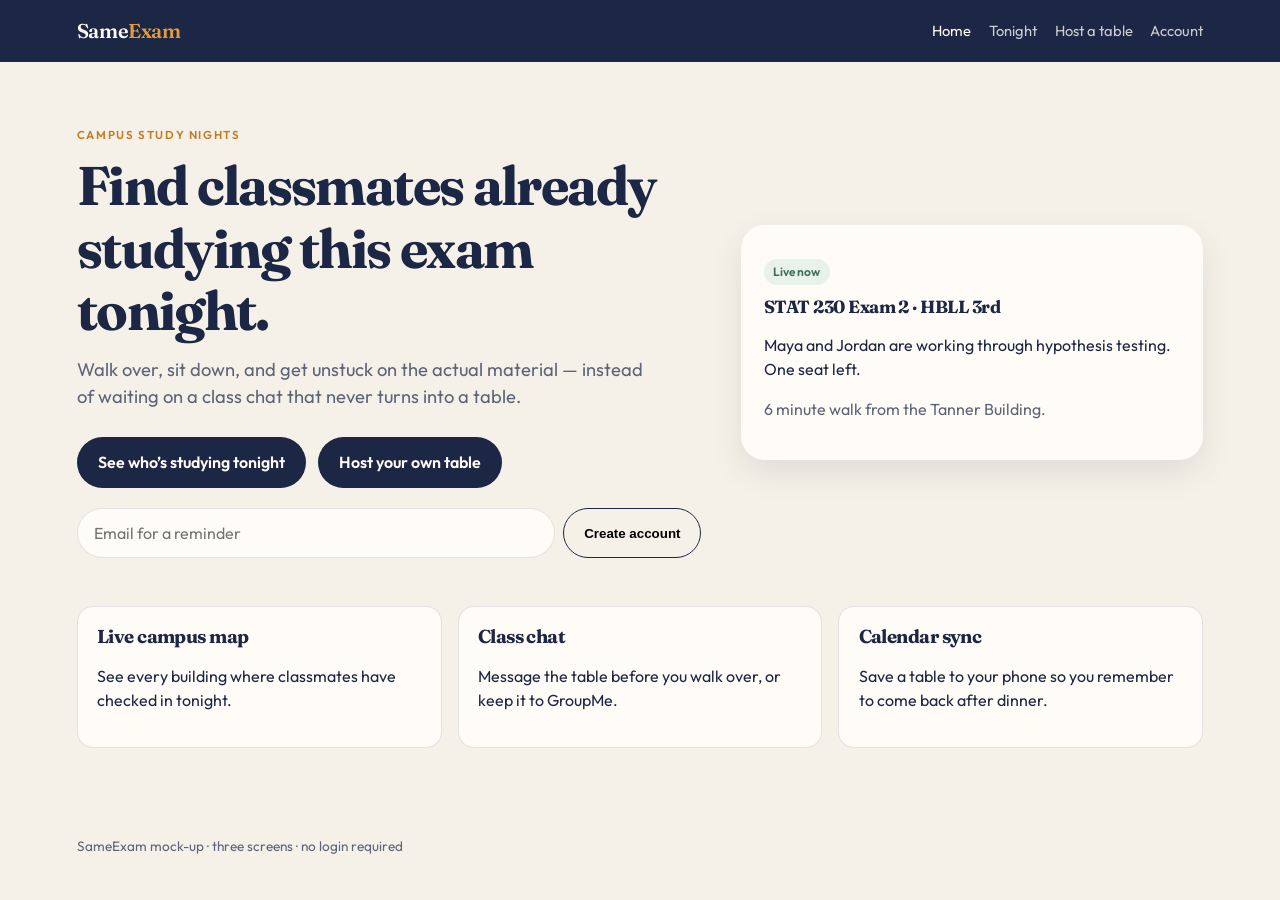
==== index.html @ d0ee442e "Add initial SameExam three-screen mock-up from the AI agent. Landing, tonight's tables, and table de" ====
<!DOCTYPE html>
<html lang="en">
  <head>
    <meta charset="UTF-8" />
    <meta name="viewport" content="width=device-width, initial-scale=1" />
    <title>SameExam — study with your class tonight</title>
    <link rel="preconnect" href="https://fonts.googleapis.com" />
    <link rel="preconnect" href="https://fonts.gstatic.com" crossorigin />
    <link
      href="https://fonts.googleapis.com/css2?family=Fraunces:opsz,wght@9..144,500;9..144,650&family=Outfit:wght@400;500;600&display=swap"
      rel="stylesheet"
    />
    <link rel="stylesheet" href="css/styles.css" />
  </head>
  <body>
    <header class="topbar">
      <a class="wordmark" href="index.html">Same<span>Exam</span></a>
      <nav class="nav">
        <a href="index.html" aria-current="page">Home</a>
        <a href="tonight.html">Tonight</a>
        <a href="tonight.html">Host a table</a>
        <a href="index.html">Account</a>
      </nav>
    </header>

    <main class="hero">
      <div>
        <p class="kicker">Campus study nights</p>
        <h1>Find classmates already studying this exam tonight.</h1>
        <p class="lede">
          Walk over, sit down, and get unstuck on the actual material — instead
          of waiting on a class chat that never turns into a table.
        </p>
        <div class="cta-row">
          <a class="btn btn-primary" href="tonight.html">See who’s studying tonight</a>
          <a class="btn btn-secondary" href="tonight.html">Host your own table</a>
        </div>
        <form class="signup" action="tonight.html">
          <input type="email" placeholder="Email for a reminder" aria-label="Email" />
          <button class="btn btn-ghost" type="submit">Create account</button>
        </form>
      </div>
      <aside class="hero-card">
        <p class="badge">Live now</p>
        <h3>STAT 230 Exam 2 · HBLL 3rd</h3>
        <p>Maya and Jordan are working through hypothesis testing. One seat left.</p>
        <p class="note">6 minute walk from the Tanner Building.</p>
      </aside>
    </main>

    <section class="features">
      <article class="feature">
        <h3>Live campus map</h3>
        <p>See every building where classmates have checked in tonight.</p>
      </article>
      <article class="feature">
        <h3>Class chat</h3>
        <p>Message the table before you walk over, or keep it to GroupMe.</p>
      </article>
      <article class="feature">
        <h3>Calendar sync</h3>
        <p>Save a table to your phone so you remember to come back after dinner.</p>
      </article>
    </section>

    <footer>SameExam mock-up · three screens · no login required</footer>
  </body>
</html>
---- css/styles.css ----
:root {
  --navy: #1b2744;
  --navy-soft: #2a3a5e;
  --paper: #f6f1e8;
  --paper-2: #efe7d8;
  --ink: #1b2744;
  --muted: #5c6578;
  --amber: #e39a3c;
  --amber-dark: #c47b1e;
  --sage: #3f6b55;
  --white: #fffcf7;
  --line: rgba(27, 39, 68, 0.12);
  --shadow: 0 12px 32px rgba(27, 39, 68, 0.1);
}

* {
  box-sizing: border-box;
}

html,
body {
  margin: 0;
  padding: 0;
}

body {
  font-family: "Outfit", system-ui, sans-serif;
  color: var(--ink);
  background: var(--paper);
  line-height: 1.5;
  min-height: 100vh;
}

a {
  color: inherit;
}

.topbar {
  display: flex;
  align-items: center;
  justify-content: space-between;
  gap: 1rem;
  padding: 1rem 6vw;
  background: var(--navy);
  color: var(--white);
}

.wordmark {
  font-family: "Fraunces", Georgia, serif;
  font-weight: 600;
  font-size: 1.25rem;
  letter-spacing: -0.02em;
  text-decoration: none;
}

.wordmark span {
  color: var(--amber);
}

.nav {
  display: flex;
  flex-wrap: wrap;
  gap: 0.35rem 1.1rem;
  font-size: 0.92rem;
}

.nav a {
  text-decoration: none;
  color: rgba(255, 252, 247, 0.78);
}

.nav a:hover,
.nav a[aria-current="page"] {
  color: var(--white);
}

.hero {
  display: grid;
  grid-template-columns: 1.15fr 0.85fr;
  gap: 2.5rem;
  align-items: center;
  padding: 4rem 6vw 3rem;
}

.kicker {
  text-transform: uppercase;
  letter-spacing: 0.14em;
  font-size: 0.72rem;
  font-weight: 600;
  color: var(--amber-dark);
  margin: 0 0 0.75rem;
}

h1,
h2,
h3 {
  font-family: "Fraunces", Georgia, serif;
  letter-spacing: -0.03em;
  line-height: 1.15;
  margin: 0 0 0.8rem;
}

h1 {
  font-size: clamp(2.1rem, 4.5vw, 3.4rem);
}

.lede {
  font-size: 1.15rem;
  color: var(--muted);
  max-width: 36rem;
  margin: 0 0 1.6rem;
}

.cta-row {
  display: flex;
  flex-wrap: wrap;
  gap: 0.75rem;
  margin-bottom: 1rem;
}

.btn {
  display: inline-flex;
  align-items: center;
  justify-content: center;
  border-radius: 999px;
  padding: 0.8rem 1.25rem;
  text-decoration: none;
  font-weight: 600;
  border: 1.5px solid transparent;
}

.btn-primary,
.btn-secondary {
  background: var(--navy);
  color: var(--white);
}

.btn-ghost {
  background: transparent;
  border-color: var(--navy);
}

.signup {
  display: flex;
  gap: 0.5rem;
  margin-top: 1.25rem;
}

.signup input {
  flex: 1;
  border: 1.5px solid var(--line);
  background: var(--white);
  border-radius: 999px;
  padding: 0.75rem 1rem;
  font: inherit;
}

.hero-card {
  background: var(--white);
  border-radius: 1.5rem;
  padding: 1.4rem;
  box-shadow: var(--shadow);
}

.hero-card h3 {
  font-size: 1.1rem;
}

.features {
  display: grid;
  grid-template-columns: repeat(3, 1fr);
  gap: 1rem;
  padding: 0 6vw 4rem;
}

.feature {
  background: var(--white);
  padding: 1.2rem;
  border-radius: 1rem;
  border: 1px solid var(--line);
}

.page {
  padding: 2.2rem 6vw 4rem;
}

.page-head {
  max-width: 40rem;
  margin-bottom: 1.8rem;
}

.filters {
  display: flex;
  flex-wrap: wrap;
  gap: 0.5rem;
  margin: 1rem 0 1.5rem;
}

.chip {
  border: 1px solid var(--line);
  background: var(--white);
  border-radius: 999px;
  padding: 0.4rem 0.85rem;
  font: inherit;
  font-size: 0.9rem;
}

.chip.active {
  background: var(--navy);
  color: var(--white);
  border-color: var(--navy);
}

.table-list {
  display: grid;
  gap: 1rem;
}

.table-card {
  display: grid;
  grid-template-columns: 1fr auto;
  gap: 0.4rem 1rem;
  background: var(--white);
  padding: 1.2rem 1.3rem;
  border-radius: 1.1rem;
  text-decoration: none;
  border: 1px solid var(--line);
}

.table-card .meta,
.table-card .people,
.table-card .place {
  color: var(--muted);
  font-size: 0.92rem;
}

.badge {
  display: inline-block;
  background: #e7f2ea;
  color: var(--sage);
  font-size: 0.75rem;
  font-weight: 600;
  border-radius: 999px;
  padding: 0.25rem 0.6rem;
}

.detail-grid {
  display: grid;
  grid-template-columns: 1.4fr 0.8fr;
  gap: 1.25rem;
}

.panel {
  background: var(--white);
  border-radius: 1.2rem;
  padding: 1.4rem;
  border: 1px solid var(--line);
}

.people-row {
  display: flex;
  gap: 0.7rem;
  margin: 1rem 0;
}

.avatar {
  width: 2.6rem;
  height: 2.6rem;
  border-radius: 50%;
  background: var(--navy-soft);
  color: var(--white);
  display: grid;
  place-items: center;
  font-weight: 600;
  font-size: 0.85rem;
}

.walk {
  font-family: "Fraunces", Georgia, serif;
  font-size: 2rem;
  margin: 0.2rem 0;
}

.note {
  color: var(--muted);
}

footer {
  padding: 1.5rem 6vw 2.5rem;
  color: var(--muted);
  font-size: 0.85rem;
}

@media (max-width: 800px) {
  .hero,
  .features,
  .detail-grid,
  .table-card {
    grid-template-columns: 1fr;
  }

  .signup {
    flex-direction: column;
  }
}
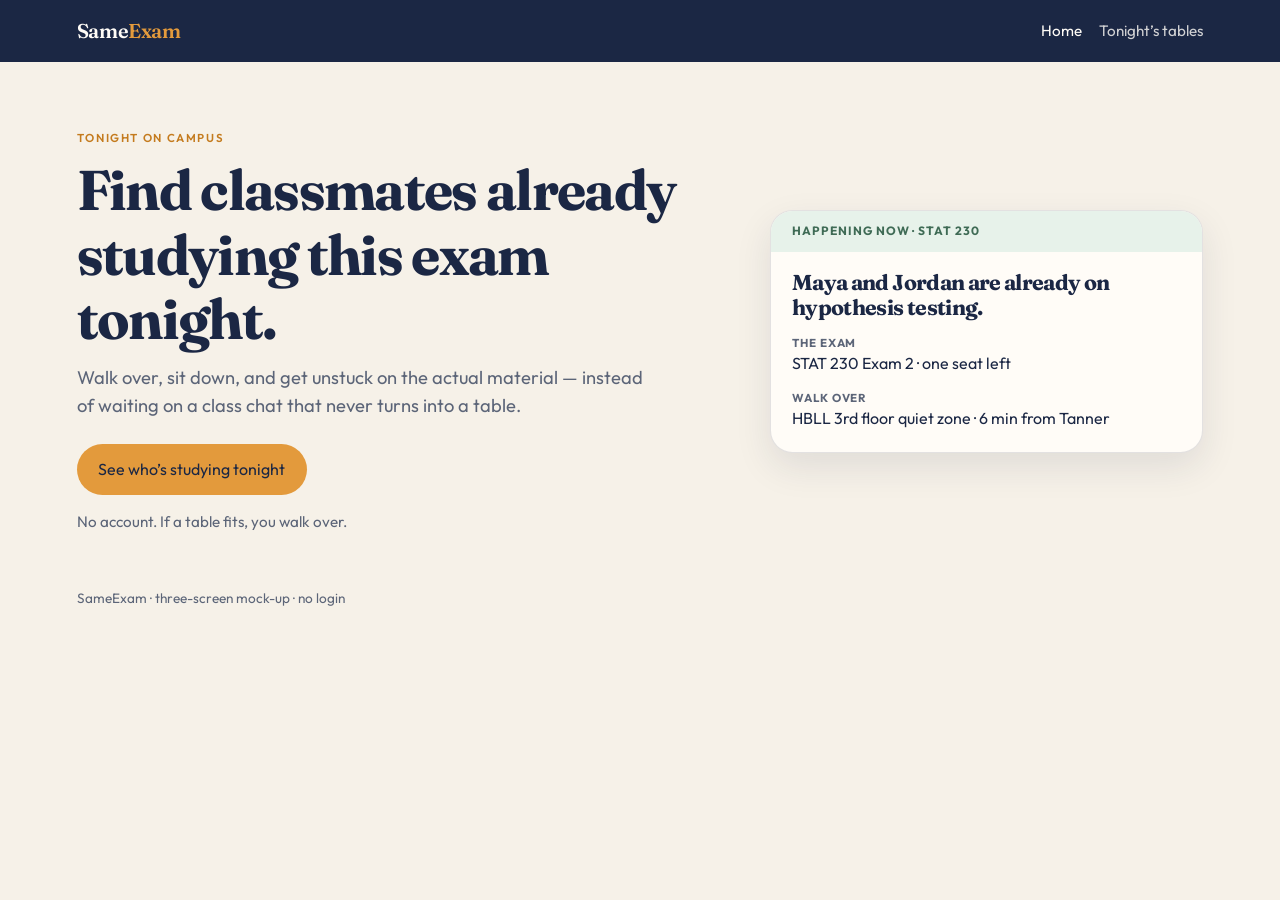
==== commit 26cc767f: "Revise landing and grouping so finding a table is the only first action. Remove competing host/accou" ====
--- a/index.html
+++ b/index.html
@@ -3,7 +3,7 @@
   <head>
     <meta charset="UTF-8" />
     <meta name="viewport" content="width=device-width, initial-scale=1" />
-    <title>SameExam — study with your class tonight</title>
+    <title>SameExam — find classmates studying this exam tonight</title>
     <link rel="preconnect" href="https://fonts.googleapis.com" />
     <link rel="preconnect" href="https://fonts.gstatic.com" crossorigin />
     <link
@@ -17,52 +17,38 @@
       <a class="wordmark" href="index.html">Same<span>Exam</span></a>
       <nav class="nav">
         <a href="index.html" aria-current="page">Home</a>
-        <a href="tonight.html">Tonight</a>
-        <a href="tonight.html">Host a table</a>
-        <a href="index.html">Account</a>
+        <a href="tonight.html">Tonight’s tables</a>
       </nav>
     </header>
 
     <main class="hero">
       <div>
-        <p class="kicker">Campus study nights</p>
+        <p class="kicker">Tonight on campus</p>
         <h1>Find classmates already studying this exam tonight.</h1>
         <p class="lede">
           Walk over, sit down, and get unstuck on the actual material — instead
           of waiting on a class chat that never turns into a table.
         </p>
-        <div class="cta-row">
-          <a class="btn btn-primary" href="tonight.html">See who’s studying tonight</a>
-          <a class="btn btn-secondary" href="tonight.html">Host your own table</a>
+        <a class="btn btn-primary" href="tonight.html">See who’s studying tonight</a>
+        <p class="support">No account. If a table fits, you walk over.</p>
+      </div>
+
+      <a class="preview" href="table.html?id=stat230">
+        <div class="preview-label">Happening now · STAT 230</div>
+        <div class="preview-body">
+          <h3>Maya and Jordan are already on hypothesis testing.</h3>
+          <div class="cluster">
+            <p class="cluster-label">The exam</p>
+            <p>STAT 230 Exam 2 · one seat left</p>
+          </div>
+          <div class="cluster">
+            <p class="cluster-label">Walk over</p>
+            <p>HBLL 3rd floor quiet zone · 6 min from Tanner</p>
+          </div>
         </div>
-        <form class="signup" action="tonight.html">
-          <input type="email" placeholder="Email for a reminder" aria-label="Email" />
-          <button class="btn btn-ghost" type="submit">Create account</button>
-        </form>
-      </div>
-      <aside class="hero-card">
-        <p class="badge">Live now</p>
-        <h3>STAT 230 Exam 2 · HBLL 3rd</h3>
-        <p>Maya and Jordan are working through hypothesis testing. One seat left.</p>
-        <p class="note">6 minute walk from the Tanner Building.</p>
-      </aside>
+      </a>
     </main>
 
-    <section class="features">
-      <article class="feature">
-        <h3>Live campus map</h3>
-        <p>See every building where classmates have checked in tonight.</p>
-      </article>
-      <article class="feature">
-        <h3>Class chat</h3>
-        <p>Message the table before you walk over, or keep it to GroupMe.</p>
-      </article>
-      <article class="feature">
-        <h3>Calendar sync</h3>
-        <p>Save a table to your phone so you remember to come back after dinner.</p>
-      </article>
-    </section>
-
-    <footer>SameExam mock-up · three screens · no login required</footer>
+    <footer>SameExam · three-screen mock-up · no login</footer>
   </body>
 </html>
--- a/css/styles.css
+++ b/css/styles.css
@@ -2,15 +2,15 @@
   --navy: #1b2744;
   --navy-soft: #2a3a5e;
   --paper: #f6f1e8;
-  --paper-2: #efe7d8;
   --ink: #1b2744;
   --muted: #5c6578;
   --amber: #e39a3c;
   --amber-dark: #c47b1e;
   --sage: #3f6b55;
+  --sage-bg: #e7f2ea;
   --white: #fffcf7;
   --line: rgba(27, 39, 68, 0.12);
-  --shadow: 0 12px 32px rgba(27, 39, 68, 0.1);
+  --shadow: 0 14px 36px rgba(27, 39, 68, 0.1);
 }
 
 * {
@@ -59,14 +59,13 @@
 
 .nav {
   display: flex;
-  flex-wrap: wrap;
-  gap: 0.35rem 1.1rem;
-  font-size: 0.92rem;
+  gap: 1.1rem;
+  font-size: 0.95rem;
 }
 
 .nav a {
   text-decoration: none;
-  color: rgba(255, 252, 247, 0.78);
+  color: rgba(255, 252, 247, 0.8);
 }
 
 .nav a:hover,
@@ -76,10 +75,10 @@
 
 .hero {
   display: grid;
-  grid-template-columns: 1.15fr 0.85fr;
-  gap: 2.5rem;
+  grid-template-columns: 1.2fr 0.8fr;
+  gap: 2.75rem;
   align-items: center;
-  padding: 4rem 6vw 3rem;
+  padding: 4.2rem 6vw 2.2rem;
 }
 
 .kicker {
@@ -89,6 +88,10 @@
   font-weight: 600;
   color: var(--amber-dark);
   margin: 0 0 0.75rem;
+}
+
+.kicker a {
+  text-decoration: none;
 }
 
 h1,
@@ -101,21 +104,14 @@
 }
 
 h1 {
-  font-size: clamp(2.1rem, 4.5vw, 3.4rem);
+  font-size: clamp(2.15rem, 4.6vw, 3.5rem);
 }
 
 .lede {
   font-size: 1.15rem;
   color: var(--muted);
   max-width: 36rem;
-  margin: 0 0 1.6rem;
-}
-
-.cta-row {
-  display: flex;
-  flex-wrap: wrap;
-  gap: 0.75rem;
-  margin-bottom: 1rem;
+  margin: 0 0 1.5rem;
 }
 
 .btn {
@@ -123,61 +119,80 @@
   align-items: center;
   justify-content: center;
   border-radius: 999px;
-  padding: 0.8rem 1.25rem;
-  text-decoration: none;
-  font-weight: 600;
-  border: 1.5px solid transparent;
-}
-
-.btn-primary,
-.btn-secondary {
-  background: var(--navy);
-  color: var(--white);
-}
-
-.btn-ghost {
-  background: transparent;
-  border-color: var(--navy);
-}
-
-.signup {
-  display: flex;
-  gap: 0.5rem;
-  margin-top: 1.25rem;
-}
-
-.signup input {
-  flex: 1;
-  border: 1.5px solid var(--line);
+  padding: 0.85rem 1.35rem;
+  text-decoration: none;
+  font-weight: 600;
+  border: 0;
+  font: inherit;
+  cursor: pointer;
+}
+
+.btn-primary {
+  background: var(--amber);
+  color: var(--navy);
+}
+
+.btn-primary:hover {
+  background: #ebb056;
+}
+
+.btn-quiet {
+  color: var(--muted);
+  text-decoration: none;
+  font-weight: 600;
+}
+
+.support {
+  margin: 1rem 0 0;
+  color: var(--muted);
+  font-size: 0.95rem;
+}
+
+.preview {
   background: var(--white);
-  border-radius: 999px;
-  padding: 0.75rem 1rem;
-  font: inherit;
-}
-
-.hero-card {
-  background: var(--white);
-  border-radius: 1.5rem;
-  padding: 1.4rem;
+  border-radius: 1.4rem;
+  padding: 0;
   box-shadow: var(--shadow);
-}
-
-.hero-card h3 {
-  font-size: 1.1rem;
-}
-
-.features {
-  display: grid;
-  grid-template-columns: repeat(3, 1fr);
-  gap: 1rem;
-  padding: 0 6vw 4rem;
-}
-
-.feature {
-  background: var(--white);
-  padding: 1.2rem;
-  border-radius: 1rem;
+  overflow: hidden;
+  text-decoration: none;
+  display: block;
   border: 1px solid var(--line);
+}
+
+.preview-label {
+  background: var(--sage-bg);
+  color: var(--sage);
+  font-size: 0.75rem;
+  font-weight: 700;
+  letter-spacing: 0.08em;
+  text-transform: uppercase;
+  padding: 0.7rem 1.3rem;
+}
+
+.preview-body {
+  padding: 1.2rem 1.3rem 1.35rem;
+}
+
+.preview h3 {
+  font-size: 1.35rem;
+  margin-bottom: 0.35rem;
+}
+
+.cluster {
+  margin: 0.85rem 0 0;
+}
+
+.cluster-label {
+  font-size: 0.72rem;
+  font-weight: 700;
+  letter-spacing: 0.08em;
+  text-transform: uppercase;
+  color: var(--muted);
+  margin: 0 0 0.25rem;
+}
+
+.cluster p {
+  margin: 0;
 }
 
 .page {
@@ -186,14 +201,14 @@
 
 .page-head {
   max-width: 40rem;
-  margin-bottom: 1.8rem;
+  margin-bottom: 0.5rem;
 }
 
 .filters {
   display: flex;
   flex-wrap: wrap;
   gap: 0.5rem;
-  margin: 1rem 0 1.5rem;
+  margin: 1rem 0 1.6rem;
 }
 
 .chip {
@@ -203,6 +218,7 @@
   padding: 0.4rem 0.85rem;
   font: inherit;
   font-size: 0.9rem;
+  cursor: pointer;
 }
 
 .chip.active {
@@ -219,35 +235,45 @@
 .table-card {
   display: grid;
   grid-template-columns: 1fr auto;
-  gap: 0.4rem 1rem;
+  gap: 0.15rem 1.2rem;
   background: var(--white);
-  padding: 1.2rem 1.3rem;
-  border-radius: 1.1rem;
+  padding: 1.2rem 1.3rem 1.3rem;
+  border-radius: 1.15rem;
   text-decoration: none;
   border: 1px solid var(--line);
 }
 
-.table-card .meta,
-.table-card .people,
-.table-card .place {
-  color: var(--muted);
-  font-size: 0.92rem;
+.table-card h2 {
+  margin: 0;
+  font-size: 1.45rem;
 }
 
 .badge {
   display: inline-block;
-  background: #e7f2ea;
+  align-self: start;
+  background: var(--sage-bg);
   color: var(--sage);
   font-size: 0.75rem;
-  font-weight: 600;
+  font-weight: 700;
   border-radius: 999px;
-  padding: 0.25rem 0.6rem;
+  padding: 0.28rem 0.65rem;
+}
+
+.card-clusters {
+  grid-column: 1 / -1;
+  display: grid;
+  grid-template-columns: 1fr 1fr;
+  gap: 0.9rem 1.5rem;
+  margin-top: 0.85rem;
+  padding-top: 0.9rem;
+  border-top: 1px solid var(--line);
 }
 
 .detail-grid {
   display: grid;
-  grid-template-columns: 1.4fr 0.8fr;
+  grid-template-columns: 1.35fr 0.85fr;
   gap: 1.25rem;
+  align-items: start;
 }
 
 .panel {
@@ -257,15 +283,19 @@
   border: 1px solid var(--line);
 }
 
+.panel-primary {
+  border: 2px solid var(--navy);
+}
+
 .people-row {
   display: flex;
-  gap: 0.7rem;
-  margin: 1rem 0;
+  gap: 0.55rem;
+  margin: 0.35rem 0 0.8rem;
 }
 
 .avatar {
-  width: 2.6rem;
-  height: 2.6rem;
+  width: 2.55rem;
+  height: 2.55rem;
   border-radius: 50%;
   background: var(--navy-soft);
   color: var(--white);
@@ -277,29 +307,34 @@
 
 .walk {
   font-family: "Fraunces", Georgia, serif;
-  font-size: 2rem;
-  margin: 0.2rem 0;
+  font-size: 2.1rem;
+  margin: 0.15rem 0 0.35rem;
 }
 
 .note {
   color: var(--muted);
+  margin: 0.4rem 0 0;
+}
+
+.actions {
+  display: flex;
+  flex-wrap: wrap;
+  align-items: center;
+  gap: 0.9rem 1.1rem;
+  margin-top: 1.2rem;
 }
 
 footer {
-  padding: 1.5rem 6vw 2.5rem;
+  padding: 1.2rem 6vw 2.4rem;
   color: var(--muted);
   font-size: 0.85rem;
 }
 
 @media (max-width: 800px) {
   .hero,
-  .features,
   .detail-grid,
+  .card-clusters,
   .table-card {
     grid-template-columns: 1fr;
   }
-
-  .signup {
-    flex-direction: column;
-  }
-}
+}
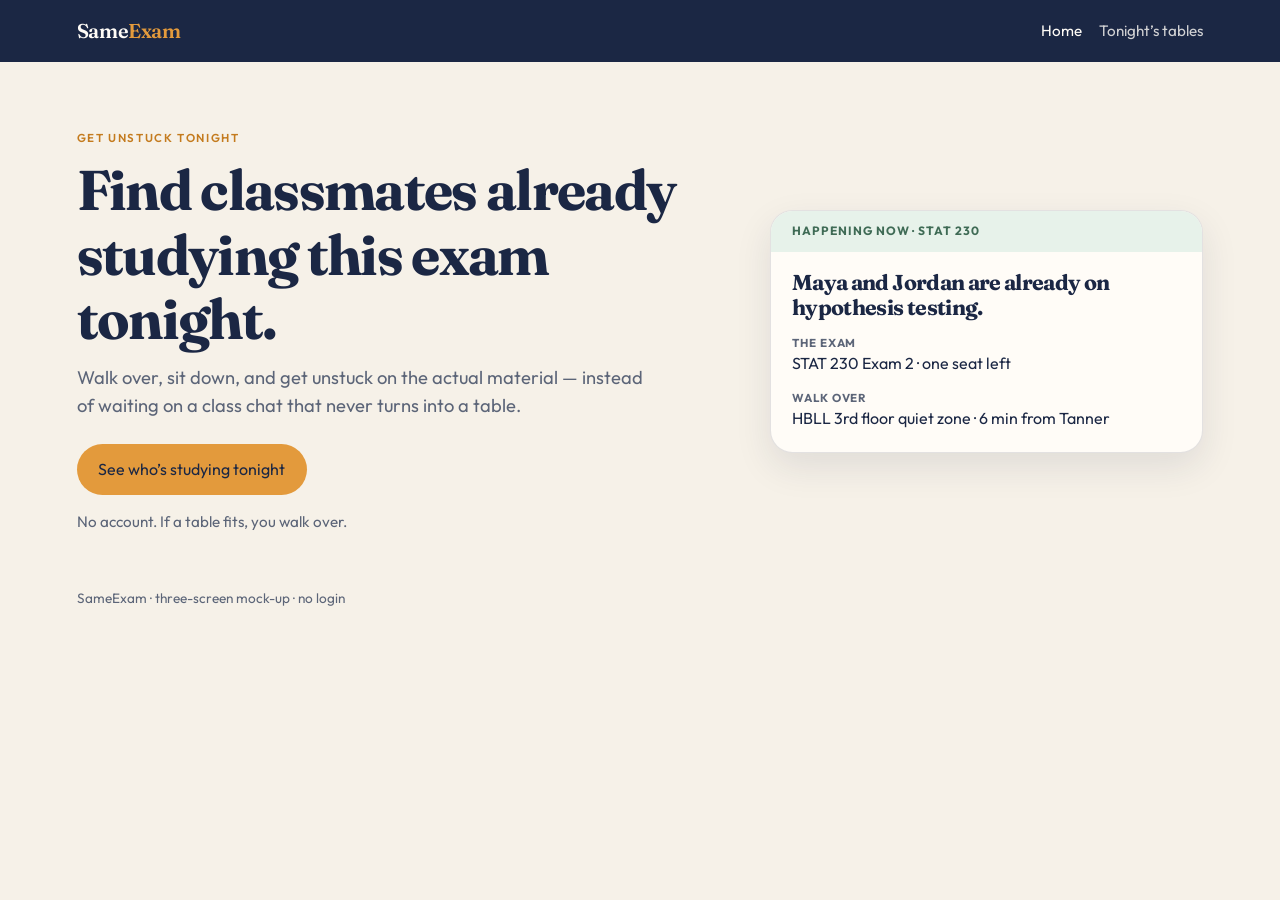
==== commit 684c8eac: "Put the value on the landing before anyone has to read. The kicker is now Get unstuck tonight so lea" ====
--- a/index.html
+++ b/index.html
@@ -23,7 +23,7 @@
 
     <main class="hero">
       <div>
-        <p class="kicker">Tonight on campus</p>
+        <p class="kicker">Get unstuck tonight</p>
         <h1>Find classmates already studying this exam tonight.</h1>
         <p class="lede">
           Walk over, sit down, and get unstuck on the actual material — instead
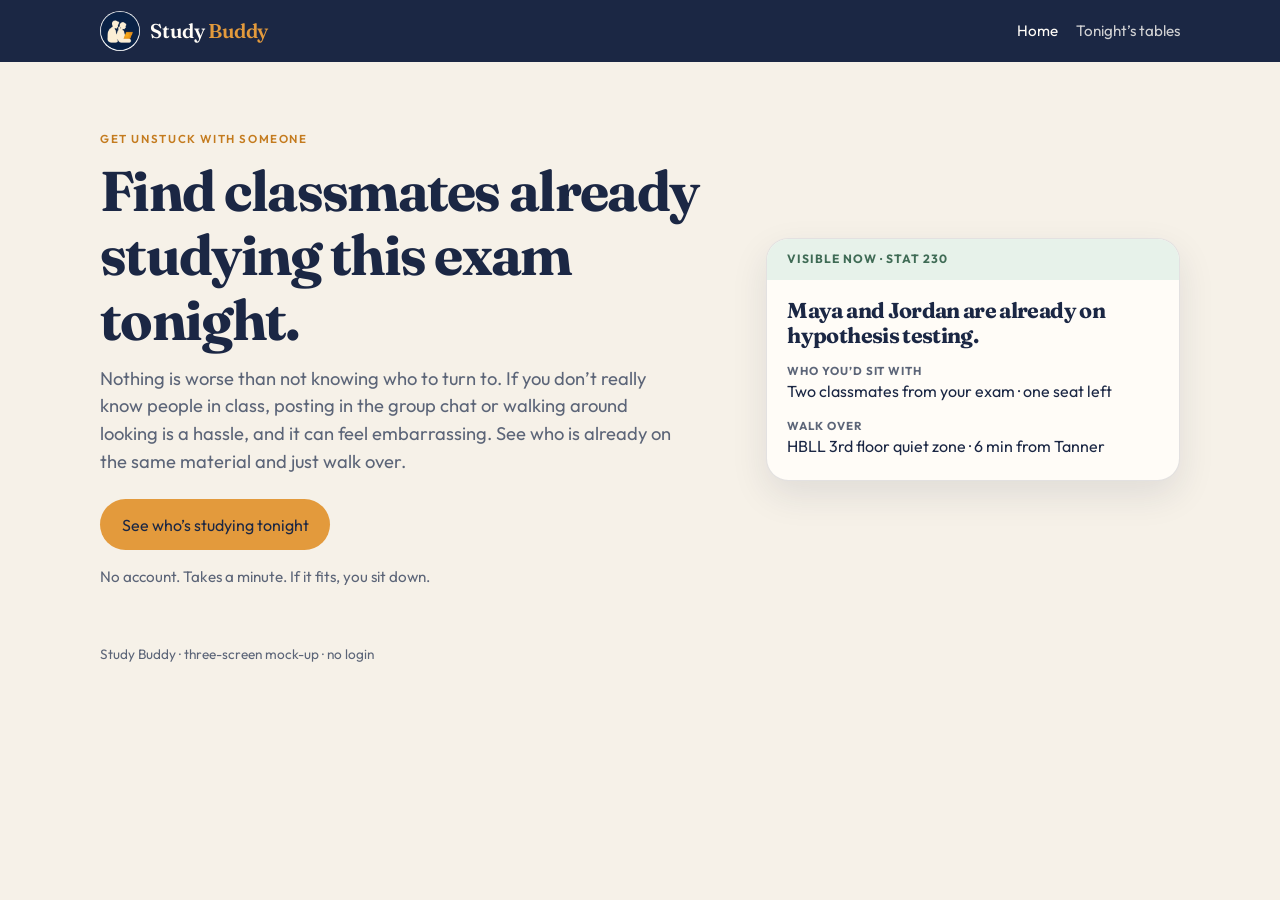
==== commit db761eee: "Rebrand to Study Buddy and rewrite the need around who to turn to. Add the approved two-person logo," ====
--- a/index.html
+++ b/index.html
@@ -3,7 +3,7 @@
   <head>
     <meta charset="UTF-8" />
     <meta name="viewport" content="width=device-width, initial-scale=1" />
-    <title>SameExam — find classmates studying this exam tonight</title>
+    <title>Study Buddy — find classmates studying this exam tonight</title>
     <link rel="preconnect" href="https://fonts.googleapis.com" />
     <link rel="preconnect" href="https://fonts.gstatic.com" crossorigin />
     <link
@@ -14,32 +14,39 @@
   </head>
   <body>
     <header class="topbar">
-      <a class="wordmark" href="index.html">Same<span>Exam</span></a>
-      <nav class="nav">
-        <a href="index.html" aria-current="page">Home</a>
-        <a href="tonight.html">Tonight’s tables</a>
-      </nav>
+      <div class="wrap bar-inner">
+        <a class="brand" href="index.html">
+          <img class="logo" src="img/logo.png" alt="" width="40" height="40" />
+          <span class="wordmark">Study <span>Buddy</span></span>
+        </a>
+        <nav class="nav">
+          <a href="index.html" aria-current="page">Home</a>
+          <a href="tonight.html">Tonight’s tables</a>
+        </nav>
+      </div>
     </header>
 
-    <main class="hero">
+    <main class="hero wrap">
       <div>
-        <p class="kicker">Get unstuck tonight</p>
+        <p class="kicker">Get unstuck with someone</p>
         <h1>Find classmates already studying this exam tonight.</h1>
         <p class="lede">
-          Walk over, sit down, and get unstuck on the actual material — instead
-          of waiting on a class chat that never turns into a table.
+          Nothing is worse than not knowing who to turn to. If you don’t really
+          know people in class, posting in the group chat or walking around
+          looking is a hassle, and it can feel embarrassing. See who is already
+          on the same material and just walk over.
         </p>
         <a class="btn btn-primary" href="tonight.html">See who’s studying tonight</a>
-        <p class="support">No account. If a table fits, you walk over.</p>
+        <p class="support">No account. Takes a minute. If it fits, you sit down.</p>
       </div>
 
       <a class="preview" href="table.html?id=stat230">
-        <div class="preview-label">Happening now · STAT 230</div>
+        <div class="preview-label">Visible now · STAT 230</div>
         <div class="preview-body">
           <h3>Maya and Jordan are already on hypothesis testing.</h3>
           <div class="cluster">
-            <p class="cluster-label">The exam</p>
-            <p>STAT 230 Exam 2 · one seat left</p>
+            <p class="cluster-label">Who you’d sit with</p>
+            <p>Two classmates from your exam · one seat left</p>
           </div>
           <div class="cluster">
             <p class="cluster-label">Walk over</p>
@@ -49,6 +56,6 @@
       </a>
     </main>
 
-    <footer>SameExam · three-screen mock-up · no login</footer>
+    <footer class="wrap">Study Buddy · three-screen mock-up · no login</footer>
   </body>
 </html>
--- a/css/styles.css
+++ b/css/styles.css
@@ -35,14 +35,38 @@
   color: inherit;
 }
 
+.wrap {
+  width: min(1080px, calc(100% - 8vw));
+  margin-left: auto;
+  margin-right: auto;
+}
+
 .topbar {
+  background: var(--navy);
+  color: var(--white);
+}
+
+.bar-inner {
   display: flex;
   align-items: center;
   justify-content: space-between;
   gap: 1rem;
-  padding: 1rem 6vw;
+  padding: 0.7rem 0;
+}
+
+.brand {
+  display: flex;
+  align-items: center;
+  gap: 0.65rem;
+  text-decoration: none;
+}
+
+.logo {
+  width: 40px;
+  height: 40px;
+  border-radius: 50%;
+  display: block;
   background: var(--navy);
-  color: var(--white);
 }
 
 .wordmark {
@@ -78,7 +102,7 @@
   grid-template-columns: 1.2fr 0.8fr;
   gap: 2.75rem;
   align-items: center;
-  padding: 4.2rem 6vw 2.2rem;
+  padding: 4.2rem 0 2.2rem;
 }
 
 .kicker {
@@ -196,7 +220,7 @@
 }
 
 .page {
-  padding: 2.2rem 6vw 4rem;
+  padding: 2.2rem 0 4rem;
 }
 
 .page-head {
@@ -325,7 +349,7 @@
 }
 
 footer {
-  padding: 1.2rem 6vw 2.4rem;
+  padding: 1.2rem 0 2.4rem;
   color: var(--muted);
   font-size: 0.85rem;
 }
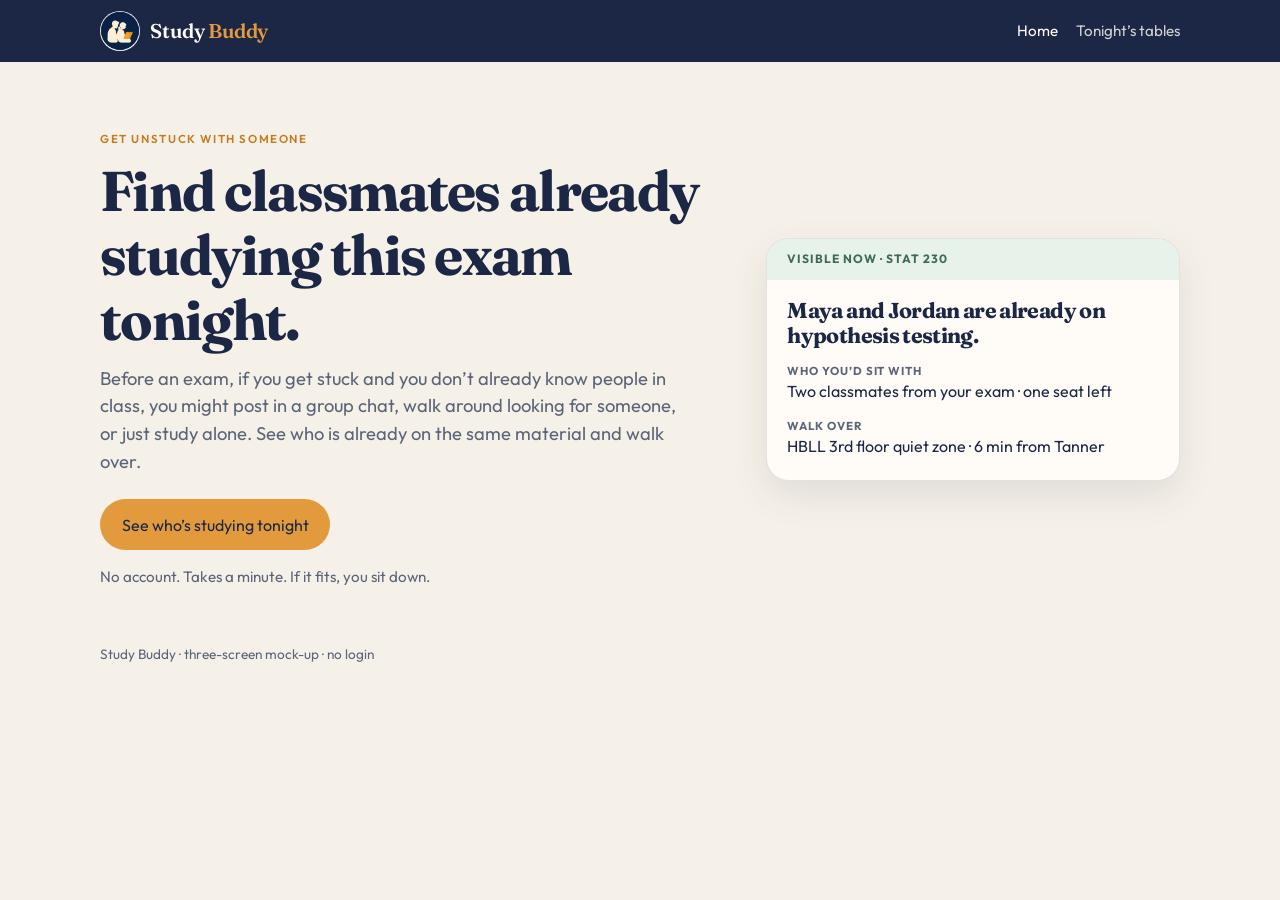
==== commit be93b7d3: "Tighten the README around what I actually noticed while building. Shorten the persona, keep learning" ====
--- a/index.html
+++ b/index.html
@@ -3,7 +3,7 @@
   <head>
     <meta charset="UTF-8" />
     <meta name="viewport" content="width=device-width, initial-scale=1" />
-    <title>Study Buddy — find classmates studying this exam tonight</title>
+    <title>Study Buddy</title>
     <link rel="preconnect" href="https://fonts.googleapis.com" />
     <link rel="preconnect" href="https://fonts.gstatic.com" crossorigin />
     <link
@@ -31,10 +31,10 @@
         <p class="kicker">Get unstuck with someone</p>
         <h1>Find classmates already studying this exam tonight.</h1>
         <p class="lede">
-          Nothing is worse than not knowing who to turn to. If you don’t really
-          know people in class, posting in the group chat or walking around
-          looking is a hassle, and it can feel embarrassing. See who is already
-          on the same material and just walk over.
+          Before an exam, if you get stuck and you don’t already know people in
+          class, you might post in a group chat, walk around looking for
+          someone, or just study alone. See who is already on the same material
+          and walk over.
         </p>
         <a class="btn btn-primary" href="tonight.html">See who’s studying tonight</a>
         <p class="support">No account. Takes a minute. If it fits, you sit down.</p>
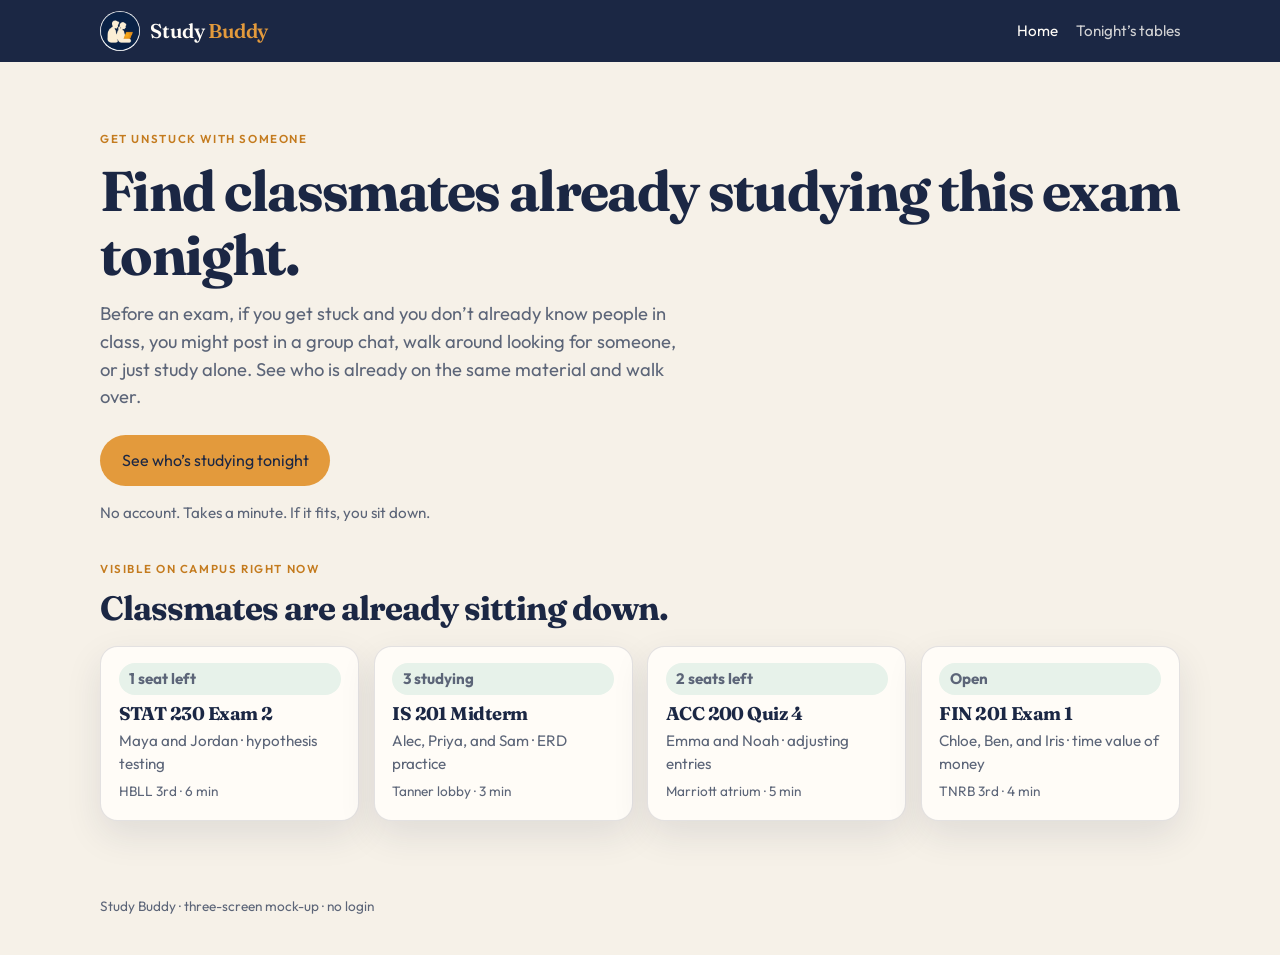
==== commit 2227b2b5: "Fill the landing and tonight list with more live tables. Keep one primary button and use extra table" ====
--- a/index.html
+++ b/index.html
@@ -26,34 +26,54 @@
       </div>
     </header>
 
-    <main class="hero wrap">
-      <div>
-        <p class="kicker">Get unstuck with someone</p>
-        <h1>Find classmates already studying this exam tonight.</h1>
-        <p class="lede">
-          Before an exam, if you get stuck and you don’t already know people in
-          class, you might post in a group chat, walk around looking for
-          someone, or just study alone. See who is already on the same material
-          and walk over.
-        </p>
-        <a class="btn btn-primary" href="tonight.html">See who’s studying tonight</a>
-        <p class="support">No account. Takes a minute. If it fits, you sit down.</p>
-      </div>
+    <main>
+      <section class="hero wrap">
+        <div>
+          <p class="kicker">Get unstuck with someone</p>
+          <h1>Find classmates already studying this exam tonight.</h1>
+          <p class="lede">
+            Before an exam, if you get stuck and you don’t already know people in
+            class, you might post in a group chat, walk around looking for
+            someone, or just study alone. See who is already on the same material
+            and walk over.
+          </p>
+          <a class="btn btn-primary" href="tonight.html">See who’s studying tonight</a>
+          <p class="support">No account. Takes a minute. If it fits, you sit down.</p>
+        </div>
+      </section>
 
-      <a class="preview" href="table.html?id=stat230">
-        <div class="preview-label">Visible now · STAT 230</div>
-        <div class="preview-body">
-          <h3>Maya and Jordan are already on hypothesis testing.</h3>
-          <div class="cluster">
-            <p class="cluster-label">Who you’d sit with</p>
-            <p>Two classmates from your exam · one seat left</p>
-          </div>
-          <div class="cluster">
-            <p class="cluster-label">Walk over</p>
-            <p>HBLL 3rd floor quiet zone · 6 min from Tanner</p>
-          </div>
+      <section class="live wrap" aria-label="Tables happening now">
+        <div class="live-head">
+          <p class="kicker">Visible on campus right now</p>
+          <h2>Classmates are already sitting down.</h2>
         </div>
-      </a>
+        <div class="live-grid">
+          <a class="live-card" href="table.html?id=stat230">
+            <p class="badge">1 seat left</p>
+            <h3>STAT 230 Exam 2</h3>
+            <p>Maya and Jordan · hypothesis testing</p>
+            <p class="live-meta">HBLL 3rd · 6 min</p>
+          </a>
+          <a class="live-card" href="table.html?id=is201">
+            <p class="badge">3 studying</p>
+            <h3>IS 201 Midterm</h3>
+            <p>Alec, Priya, and Sam · ERD practice</p>
+            <p class="live-meta">Tanner lobby · 3 min</p>
+          </a>
+          <a class="live-card" href="table.html?id=acc200">
+            <p class="badge">2 seats left</p>
+            <h3>ACC 200 Quiz 4</h3>
+            <p>Emma and Noah · adjusting entries</p>
+            <p class="live-meta">Marriott atrium · 5 min</p>
+          </a>
+          <a class="live-card" href="table.html?id=fin201">
+            <p class="badge">Open</p>
+            <h3>FIN 201 Exam 1</h3>
+            <p>Chloe, Ben, and Iris · time value of money</p>
+            <p class="live-meta">TNRB 3rd · 4 min</p>
+          </a>
+        </div>
+      </section>
     </main>
 
     <footer class="wrap">Study Buddy · three-screen mock-up · no login</footer>
--- a/css/styles.css
+++ b/css/styles.css
@@ -98,11 +98,53 @@
 }
 
 .hero {
-  display: grid;
-  grid-template-columns: 1.2fr 0.8fr;
-  gap: 2.75rem;
-  align-items: center;
   padding: 4.2rem 0 2.2rem;
+}
+
+.live {
+  padding: 0 0 3.5rem;
+}
+
+.live-head {
+  margin-bottom: 1.1rem;
+}
+
+.live-head h2 {
+  font-size: clamp(1.6rem, 3vw, 2.1rem);
+  margin: 0;
+}
+
+.live-grid {
+  display: grid;
+  grid-template-columns: repeat(4, 1fr);
+  gap: 0.9rem;
+}
+
+.live-card {
+  background: var(--white);
+  border-radius: 1.1rem;
+  padding: 1.05rem 1.1rem 1.15rem;
+  text-decoration: none;
+  border: 1px solid var(--line);
+  box-shadow: var(--shadow);
+  display: grid;
+  gap: 0.35rem;
+  align-content: start;
+}
+
+.live-card h3 {
+  font-size: 1.15rem;
+  margin: 0.15rem 0 0;
+}
+
+.live-card p {
+  margin: 0;
+  color: var(--muted);
+  font-size: 0.95rem;
+}
+
+.live-meta {
+  font-size: 0.85rem !important;
 }
 
 .kicker {
@@ -354,6 +396,12 @@
   font-size: 0.85rem;
 }
 
+@media (max-width: 900px) {
+  .live-grid {
+    grid-template-columns: 1fr 1fr;
+  }
+}
+
 @media (max-width: 800px) {
   .hero,
   .detail-grid,
@@ -361,4 +409,8 @@
   .table-card {
     grid-template-columns: 1fr;
   }
-}
+
+  .live-grid {
+    grid-template-columns: 1fr;
+  }
+}
